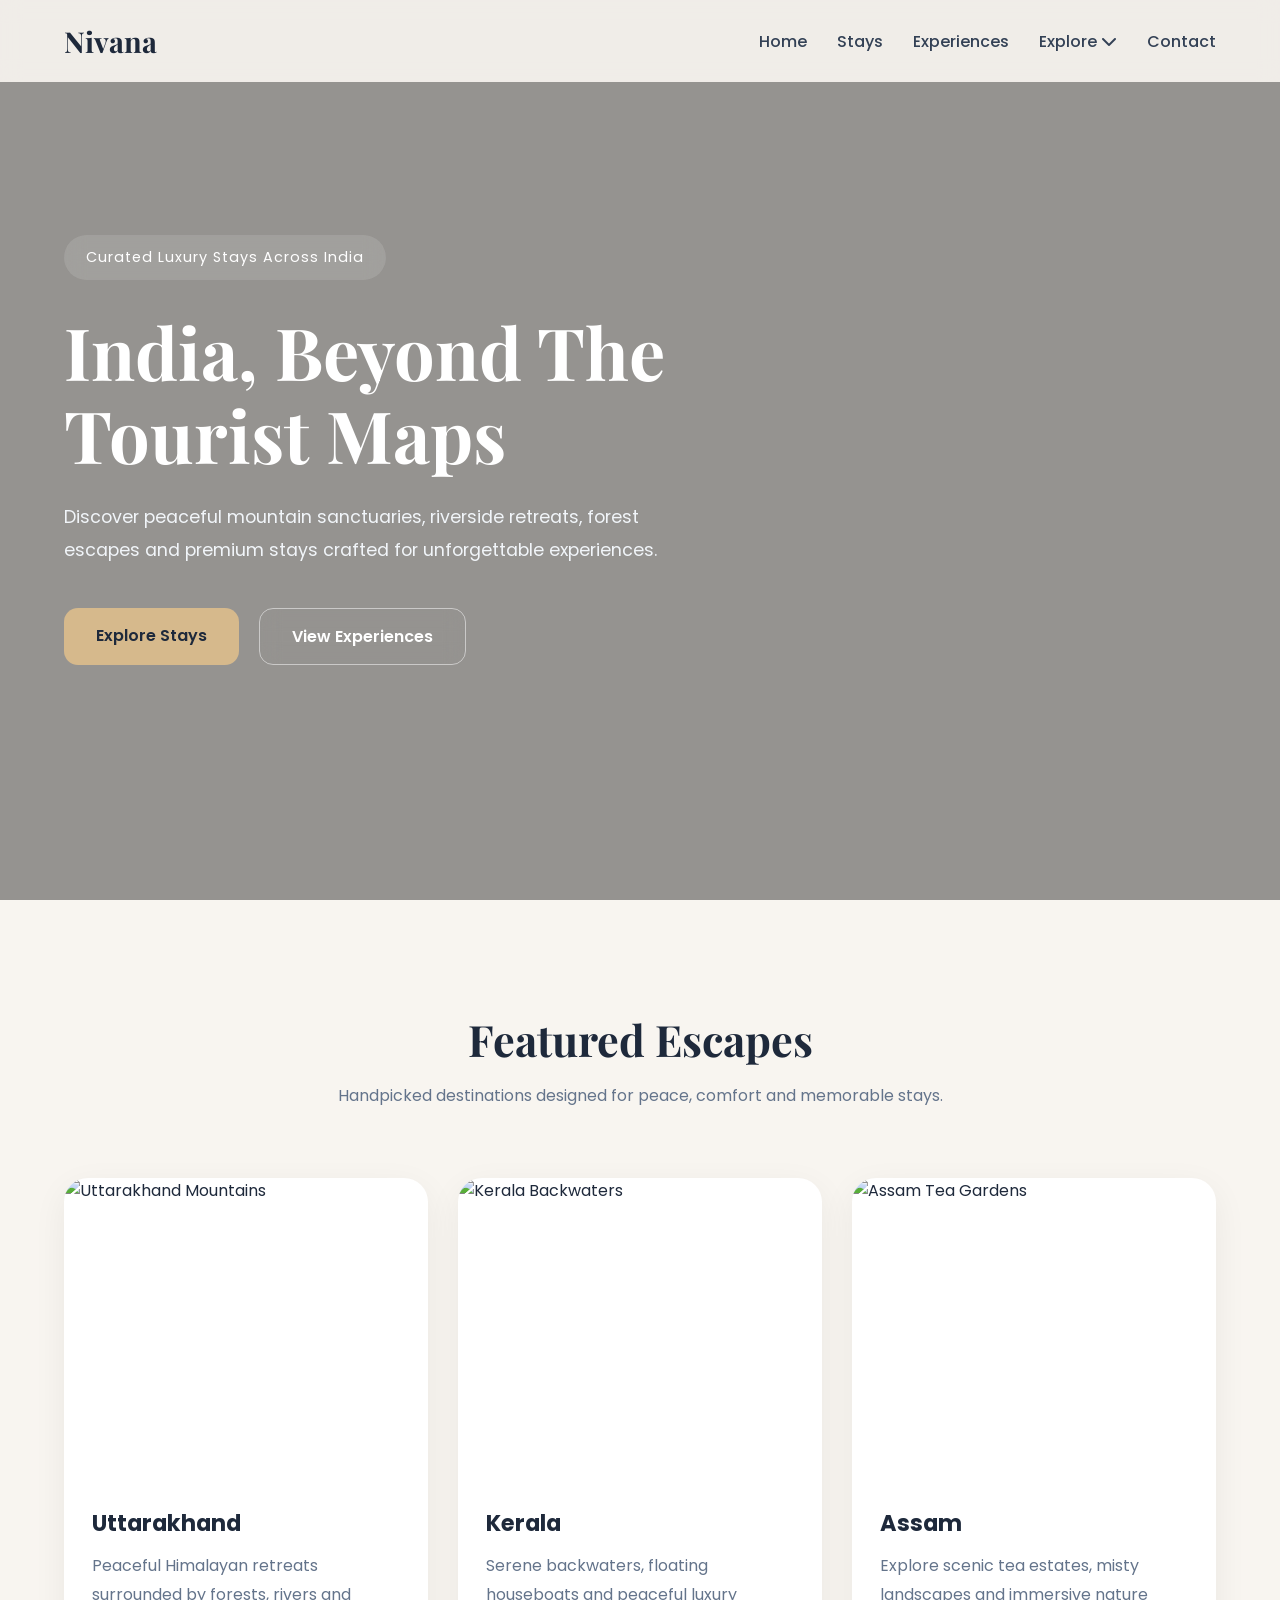
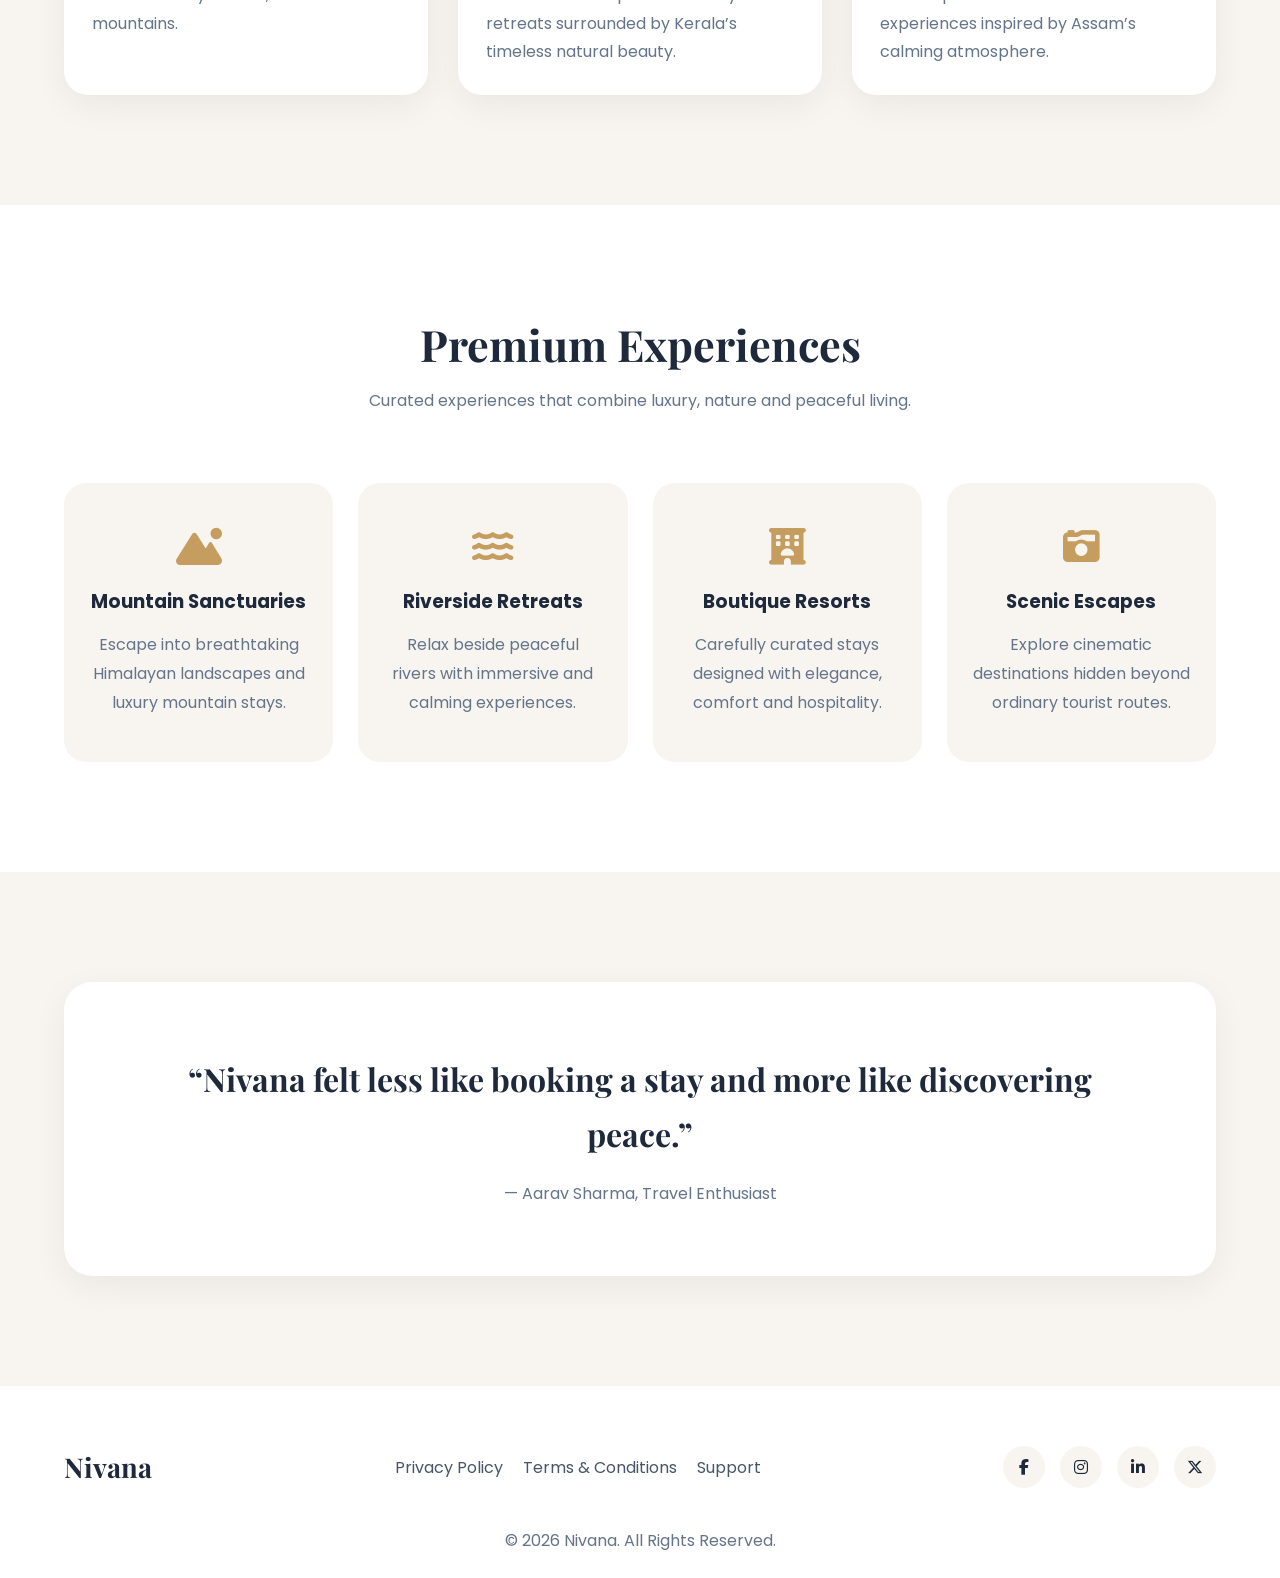
==== Task1_Landing_Page/index.html @ 23d07362 "First version of landing page . Idea Decided , Resources Gathered and started working on it" ====
<!DOCTYPE html>
<html lang="en">

<head>

    <meta charset="UTF-8">
    <meta name="viewport" content="width=device-width, initial-scale=1.0">

    <title>Nivana | Stay Beyond Ordinary</title>

    <!-- Google Fonts -->
    <link rel="preconnect" href="https://fonts.googleapis.com">
    <link rel="preconnect" href="https://fonts.gstatic.com" crossorigin>

    <link href="https://fonts.googleapis.com/css2?family=Poppins:wght@300;400;500;600;700&family=Playfair+Display:wght@600;700&display=swap" rel="stylesheet">

    <!-- Font Awesome -->
    <link rel="stylesheet"
    href="https://cdnjs.cloudflare.com/ajax/libs/font-awesome/6.5.1/css/all.min.css">

    <!-- CSS -->
    <link rel="stylesheet" href="style.css">

</head>

<body>

    <!-- ================= HEADER ================= -->

    <header class="header">

        <nav class="navbar container">

            <div class="logo">
                Nivana
            </div>

            <ul class="nav-links">

                <li><a href="#">Home</a></li>

                <li><a href="#stays">Stays</a></li>

                <li><a href="#experiences">Experiences</a></li>

                <!-- Dropdown -->
                <li class="dropdown">

                    <a href="#">
                        Explore
                        <i class="fa-solid fa-chevron-down"></i>
                    </a>

                    <ul class="dropdown-menu">

                        <li><a href="#">Uttarakhand Escapes</a></li>

                        <li><a href="#">Kerala Retreats</a></li>

                        <li><a href="#">Assam Experiences</a></li>

                    </ul>

                </li>

                <li><a href="#footer">Contact</a></li>

            </ul>

            <!-- Mobile Menu -->
            <div class="menu-btn">
                <i class="fa-solid fa-bars"></i>
            </div>

        </nav>

    </header>

    <!-- ================= HERO SECTION ================= -->

    <section class="hero">

        <div class="hero-content container">

            <div class="hero-text">

                <span class="hero-tag">
                    Curated Luxury Stays Across India
                </span>

                <h1>
                    India, Beyond The Tourist Maps
                </h1>

                <p>
                    Discover peaceful mountain sanctuaries, riverside retreats,
                    forest escapes and premium stays crafted for unforgettable experiences.
                </p>

                <div class="hero-buttons">

                    <a href="#stays" class="btn primary-btn">
                        Explore Stays
                    </a>

                    <a href="#experiences" class="btn secondary-btn">
                        View Experiences
                    </a>

                </div>

            </div>

        </div>

    </section>

    <!-- ================= STAYS SECTION ================= -->

    <section class="stays" id="stays">

        <div class="container">

            <div class="section-title">

                <h2>Featured Escapes</h2>

                <p>
                    Handpicked destinations designed for peace, comfort and memorable stays.
                </p>

            </div>

            <div class="stay-grid">

                <!-- Card 1 -->

                <div class="stay-card">

                    <img src="https://images.unsplash.com/photo-1506744038136-46273834b3fb?q=80&w=1200&auto=format&fit=crop"
                    alt="Uttarakhand Mountains">

                    <div class="stay-content">

                        <h3>Uttarakhand</h3>

                        <p>
                            Peaceful Himalayan retreats surrounded by forests, rivers and mountains.
                        </p>

                    </div>

                </div>

                <!-- Card 2 -->

                <div class="stay-card">

                    <img src="https://images.unsplash.com/photo-1593693397690-362cb9666fc2?q=80&w=1169&auto=format&fit=crop&ixlib=rb-4.1.0&ixid=M3wxMjA3fDB8MHxwaG90by1wYWdlfHx8fGVufDB8fHx8fA%3D%3D"
                    alt="Kerala Backwaters">

                    <div class="stay-content">

                        <h3>Kerala</h3>

                        <p>
                            Serene backwaters, floating houseboats and peaceful luxury retreats
                            surrounded by Kerala’s timeless natural beauty.
                        </p>

                    </div>

                </div>

                <!-- Card 3 -->

                <div class="stay-card">

                    <img src="https://plus.unsplash.com/premium_photo-1692049123825-8d43174c9c5c?q=80&w=687&auto=format&fit=crop&ixlib=rb-4.1.0&ixid=M3wxMjA3fDB8MHxwaG90by1wYWdlfHx8fGVufDB8fHx8fA%3D%3D"
                    alt="Assam Tea Gardens">

                    <div class="stay-content">

                        <h3>Assam</h3>

                        <p>
                            Explore scenic tea estates, misty landscapes and immersive nature
                            experiences inspired by Assam’s calming atmosphere.
                        </p>

                    </div>

                </div>

            </div>

        </div>

    </section>

    <!-- ================= EXPERIENCES SECTION ================= -->

    <section class="experiences" id="experiences">

        <div class="container">

            <div class="section-title">

                <h2>Premium Experiences</h2>

                <p>
                    Curated experiences that combine luxury, nature and peaceful living.
                </p>

            </div>

            <div class="experience-grid">

                <!-- Feature 1 -->

                <div class="experience-card">

                    <i class="fa-solid fa-mountain-sun"></i>

                    <h3>Mountain Sanctuaries</h3>

                    <p>
                        Escape into breathtaking Himalayan landscapes and luxury mountain stays.
                    </p>

                </div>

                <!-- Feature 2 -->

                <div class="experience-card">

                    <i class="fa-solid fa-water"></i>

                    <h3>Riverside Retreats</h3>

                    <p>
                        Relax beside peaceful rivers with immersive and calming experiences.
                    </p>

                </div>

                <!-- Feature 3 -->

                <div class="experience-card">

                    <i class="fa-solid fa-hotel"></i>

                    <h3>Boutique Resorts</h3>

                    <p>
                        Carefully curated stays designed with elegance, comfort and hospitality.
                    </p>

                </div>

                <!-- Feature 4 -->

                <div class="experience-card">

                    <i class="fa-solid fa-camera-retro"></i>

                    <h3>Scenic Escapes</h3>

                    <p>
                        Explore cinematic destinations hidden beyond ordinary tourist routes.
                    </p>

                </div>

            </div>

        </div>

    </section>

    <!-- ================= TESTIMONIAL SECTION ================= -->

    <section class="testimonial">

        <div class="container testimonial-box">

            <h2>
                “Nivana felt less like booking a stay and more like discovering peace.”
            </h2>

            <p>
                — Aarav Sharma, Travel Enthusiast
            </p>

        </div>

    </section>

    <!-- ================= FOOTER ================= -->

    <footer class="footer" id="footer">

        <div class="container footer-container">

            <div class="footer-logo">
                Nivana
            </div>

            <div class="footer-links">

                <a href="#">Privacy Policy</a>

                <a href="#">Terms & Conditions</a>

                <a href="#">Support</a>

            </div>

            <div class="social-icons">

                <a href="#"><i class="fa-brands fa-facebook-f"></i></a>

                <a href="#"><i class="fa-brands fa-instagram"></i></a>

                <a href="#"><i class="fa-brands fa-linkedin-in"></i></a>

                <a href="#"><i class="fa-brands fa-x-twitter"></i></a>

            </div>

        </div>

        <p class="copyright">
            © 2026 Nivana. All Rights Reserved.
        </p>

    </footer>

    <!-- JavaScript -->
    <script src="script.js"></script>

</body>

</html>
---- Task1_Landing_Page/style.css ----
*{
    margin:0;
    padding:0;
    box-sizing:border-box;
    scroll-behavior:smooth;
}

body{
    font-family:'Poppins', sans-serif;
    background:#f8f5f0;
    color:#1e293b;
}

.container{
    width:90%;
    max-width:1200px;
    margin:auto;
}

img{
    width:100%;
    display:block;
}

/* ================= HEADER ================= */

.header{
    width:100%;
    position:fixed;
    top:0;
    left:0;
    z-index:1000;
    background:rgba(248,245,240,0.92);
    backdrop-filter:blur(10px);
}

.navbar{
    display:flex;
    justify-content:space-between;
    align-items:center;
    padding:22px 0;
}

.logo{
    font-size:1.8rem;
    font-weight:700;
    color:#1e293b;
    font-family:'Playfair Display', serif;
}

.nav-links{
    display:flex;
    align-items:center;
    gap:30px;
    list-style:none;
}

.nav-links li{
    position:relative;
}

.nav-links a{
    text-decoration:none;
    color:#334155;
    font-weight:500;
    transition:0.3s;
}

.nav-links a:hover{
    color:#c59d5f;
}

/* ================= DROPDOWN ================= */

.dropdown-menu{
    position:absolute;
    top:40px;
    left:0;
    background:#ffffff;
    min-width:220px;
    border-radius:18px;
    padding:12px 0;
    display:none;
    box-shadow:0 15px 40px rgba(0,0,0,0.08);
}

.dropdown-menu li{
    list-style:none;
}

.dropdown-menu a{
    display:block;
    padding:12px 20px;
}

.dropdown:hover .dropdown-menu{
    display:block;
}

/* ================= HERO ================= */

.hero{
    height:100vh;

    background:
    linear-gradient(
    rgba(0,0,0,0.40),
    rgba(0,0,0,0.40)
    ),

    url('https://images.unsplash.com/photo-1500530855697-b586d89ba3ee?q=80&w=1600&auto=format&fit=crop');

    background-size:cover;
    background-position:center;
    display:flex;
    align-items:center;
    position:relative;
}

.hero-content{
    position:relative;
    z-index:2;
}

.hero-text{
    max-width:700px;
}

.hero-tag{
    display:inline-block;
    background:rgba(255,255,255,0.12);
    color:#ffffff;
    padding:12px 22px;
    border-radius:40px;
    backdrop-filter:blur(10px);
    margin-bottom:30px;
    font-size:0.9rem;
    letter-spacing:1px;
}

.hero-text h1{
    font-size:4.5rem;
    line-height:1.15;
    color:#ffffff;
    margin-bottom:25px;
    font-family:'Playfair Display', serif;
}

.hero-text p{
    font-size:1.1rem;
    line-height:1.9;
    color:#f1f5f9;
    max-width:620px;
    margin-bottom:40px;
}

.hero-buttons{
    display:flex;
    gap:20px;
}

.btn{
    text-decoration:none;
    padding:15px 32px;
    border-radius:14px;
    font-weight:600;
    transition:0.3s;
}

.primary-btn{
    background:#d6b98c;
    color:#1e293b;
}

.primary-btn:hover{
    transform:translateY(-5px);
}

.secondary-btn{
    border:1px solid rgba(255,255,255,0.5);
    color:#ffffff;
    backdrop-filter:blur(10px);
}

.secondary-btn:hover{
    background:#ffffff;
    color:#1e293b;
}

/* ================= SECTION TITLE ================= */

.section-title{
    text-align:center;
    margin-bottom:70px;
}

.section-title h2{
    font-size:2.7rem;
    color:#1e293b;
    margin-bottom:15px;
    font-family:'Playfair Display', serif;
}

.section-title p{
    color:#64748b;
}

/* ================= STAYS ================= */

.stays{
    padding:110px 0;
}

.stay-grid{
    display:grid;
    grid-template-columns:repeat(3,1fr);
    gap:30px;
}

.stay-card{
    background:#ffffff;
    border-radius:24px;
    overflow:hidden;
    box-shadow:0 10px 35px rgba(0,0,0,0.06);
    transition:0.4s;
}

.stay-card:hover{
    transform:translateY(-10px);
}

.stay-card img{
    height:300px;
    object-fit:cover;
}

.stay-content{
    padding:28px;
}

.stay-content h3{
    margin-bottom:12px;
    font-size:1.4rem;
}

.stay-content p{
    color:#64748b;
    line-height:1.8;
}

/* ================= EXPERIENCES ================= */

.experiences{
    padding:110px 0;
    background:#ffffff;
}

.experience-grid{
    display:grid;
    grid-template-columns:repeat(4,1fr);
    gap:25px;
}

.experience-card{
    background:#f8f5f0;
    padding:45px 25px;
    border-radius:22px;
    text-align:center;
    transition:0.3s;
}

.experience-card:hover{
    transform:translateY(-10px);
}

.experience-card i{
    font-size:2.3rem;
    color:#c59d5f;
    margin-bottom:22px;
}

.experience-card h3{
    margin-bottom:15px;
}

.experience-card p{
    color:#64748b;
    line-height:1.8;
}

/* ================= TESTIMONIAL ================= */

.testimonial{
    padding:110px 0;
}

.testimonial-box{
    background:#ffffff;
    border-radius:28px;
    padding:70px;
    text-align:center;
    box-shadow:0 10px 35px rgba(0,0,0,0.06);
}

.testimonial-box h2{
    font-size:2rem;
    line-height:1.7;
    color:#1e293b;
    margin-bottom:20px;
    font-family:'Playfair Display', serif;
}

.testimonial-box p{
    color:#64748b;
}

/* ================= FOOTER ================= */

.footer{
    background:#ffffff;
    padding:60px 0 25px;
}

.footer-container{
    display:flex;
    justify-content:space-between;
    align-items:center;
    flex-wrap:wrap;
    gap:25px;
}

.footer-logo{
    font-size:1.7rem;
    font-family:'Playfair Display', serif;
    font-weight:700;
}

.footer-links{
    display:flex;
    gap:20px;
}

.footer-links a{
    text-decoration:none;
    color:#475569;
    transition:0.3s;
}

.footer-links a:hover{
    color:#c59d5f;
}

.social-icons{
    display:flex;
    gap:15px;
}

.social-icons a{
    width:42px;
    height:42px;
    border-radius:50%;
    background:#f8f5f0;
    display:flex;
    align-items:center;
    justify-content:center;
    text-decoration:none;
    color:#1e293b;
    transition:0.3s;
}

.social-icons a:hover{
    background:#d6b98c;
}

.copyright{
    text-align:center;
    margin-top:40px;
    color:#64748b;
}

/* ================= MOBILE MENU ================= */

.menu-btn{
    display:none;
    font-size:1.5rem;
    cursor:pointer;
}

/* ================= RESPONSIVE ================= */

@media(max-width:992px){

    .hero-text h1{
        font-size:3.5rem;
    }

    .stay-grid{
        grid-template-columns:repeat(2,1fr);
    }

    .experience-grid{
        grid-template-columns:repeat(2,1fr);
    }

}

@media(max-width:768px){

    .menu-btn{
        display:block;
    }

    .nav-links{
        position:absolute;
        top:85px;
        left:-100%;
        width:100%;
        background:#ffffff;
        flex-direction:column;
        padding:35px 0;
        transition:0.4s;
        box-shadow:0 10px 35px rgba(0,0,0,0.08);
    }

    .nav-links.active{
        left:0;
    }

    .dropdown-menu{
        position:static;
        margin-top:10px;
    }

    .hero{
        padding:140px 0;
        height:auto;
    }

    .hero-text h1{
        font-size:2.7rem;
    }

    .stay-grid{
        grid-template-columns:1fr;
    }

    .experience-grid{
        grid-template-columns:1fr;
    }

    .footer-container{
        flex-direction:column;
        text-align:center;
    }

}

@media(max-width:500px){

    .hero-text h1{
        font-size:2.2rem;
    }

    .hero-buttons{
        flex-direction:column;
    }

    .testimonial-box{
        padding:40px 25px;
    }

    .testimonial-box h2{
        font-size:1.5rem;
    }

}
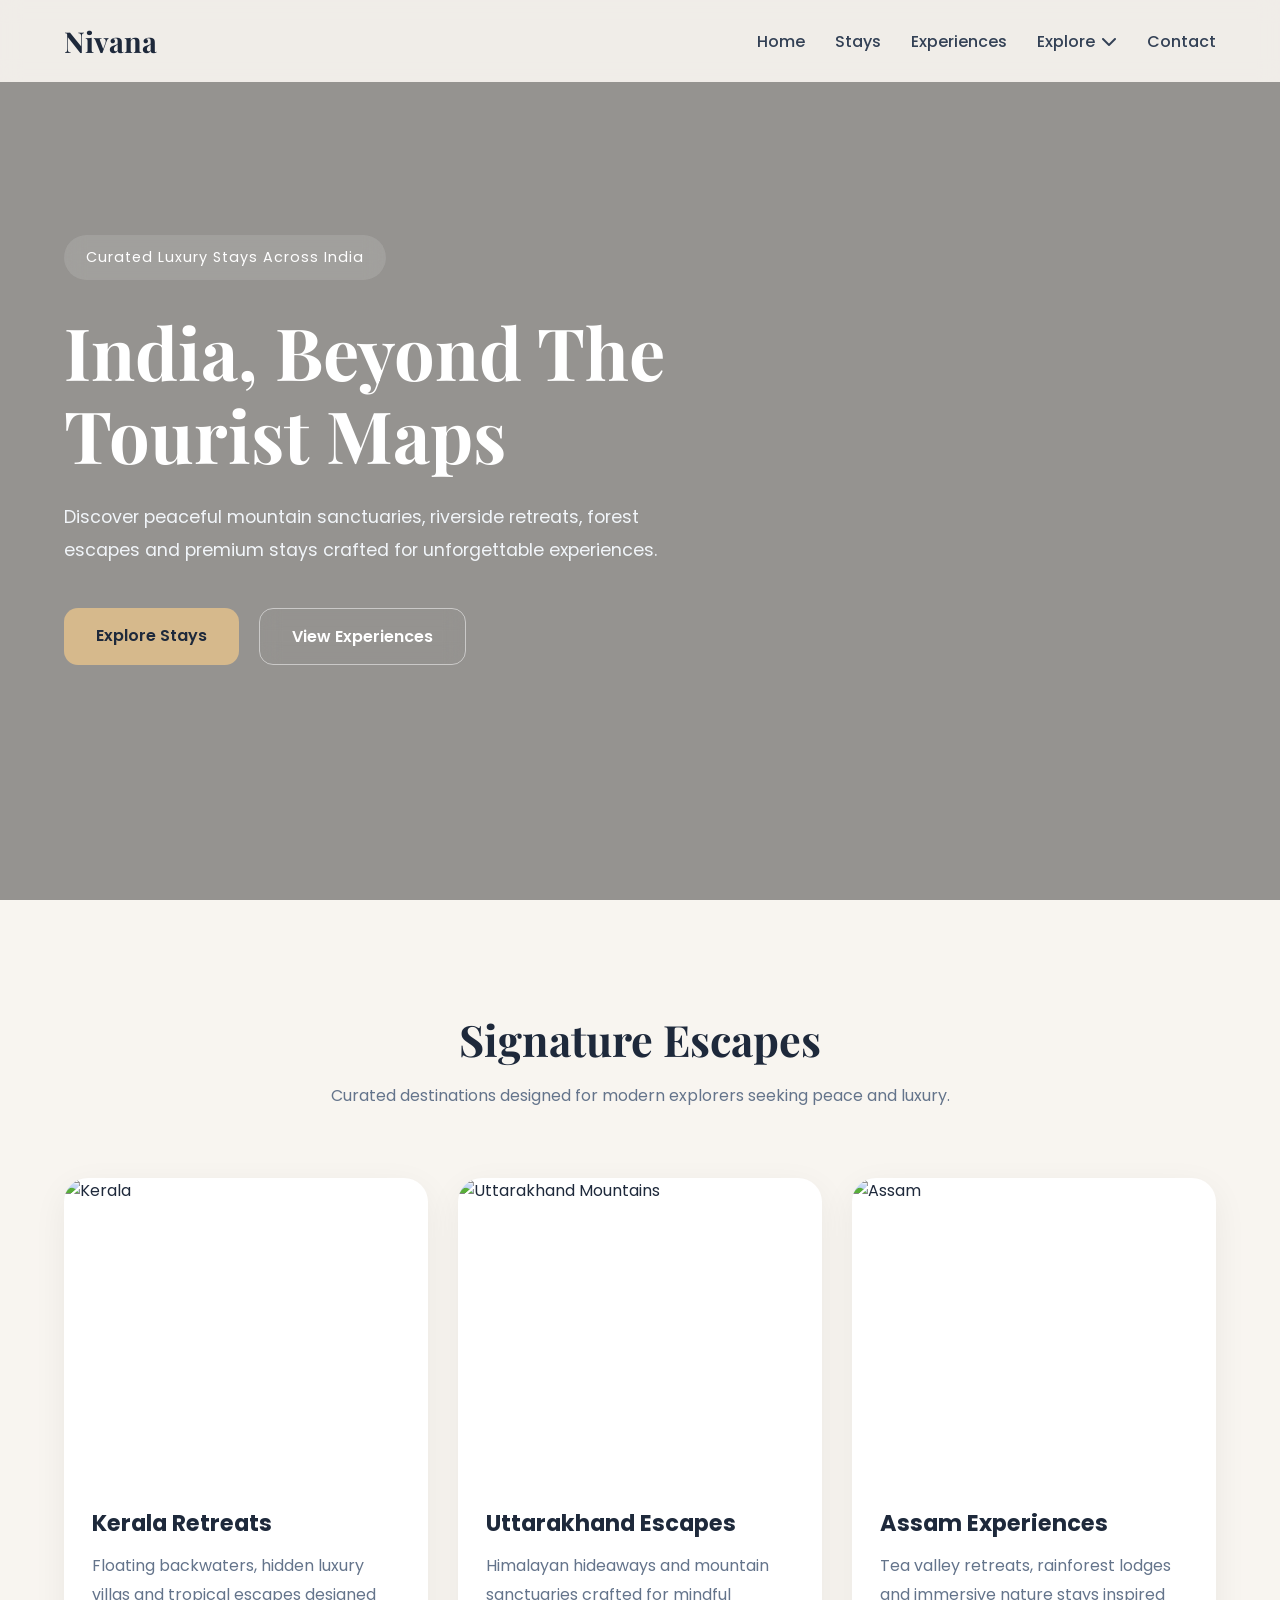
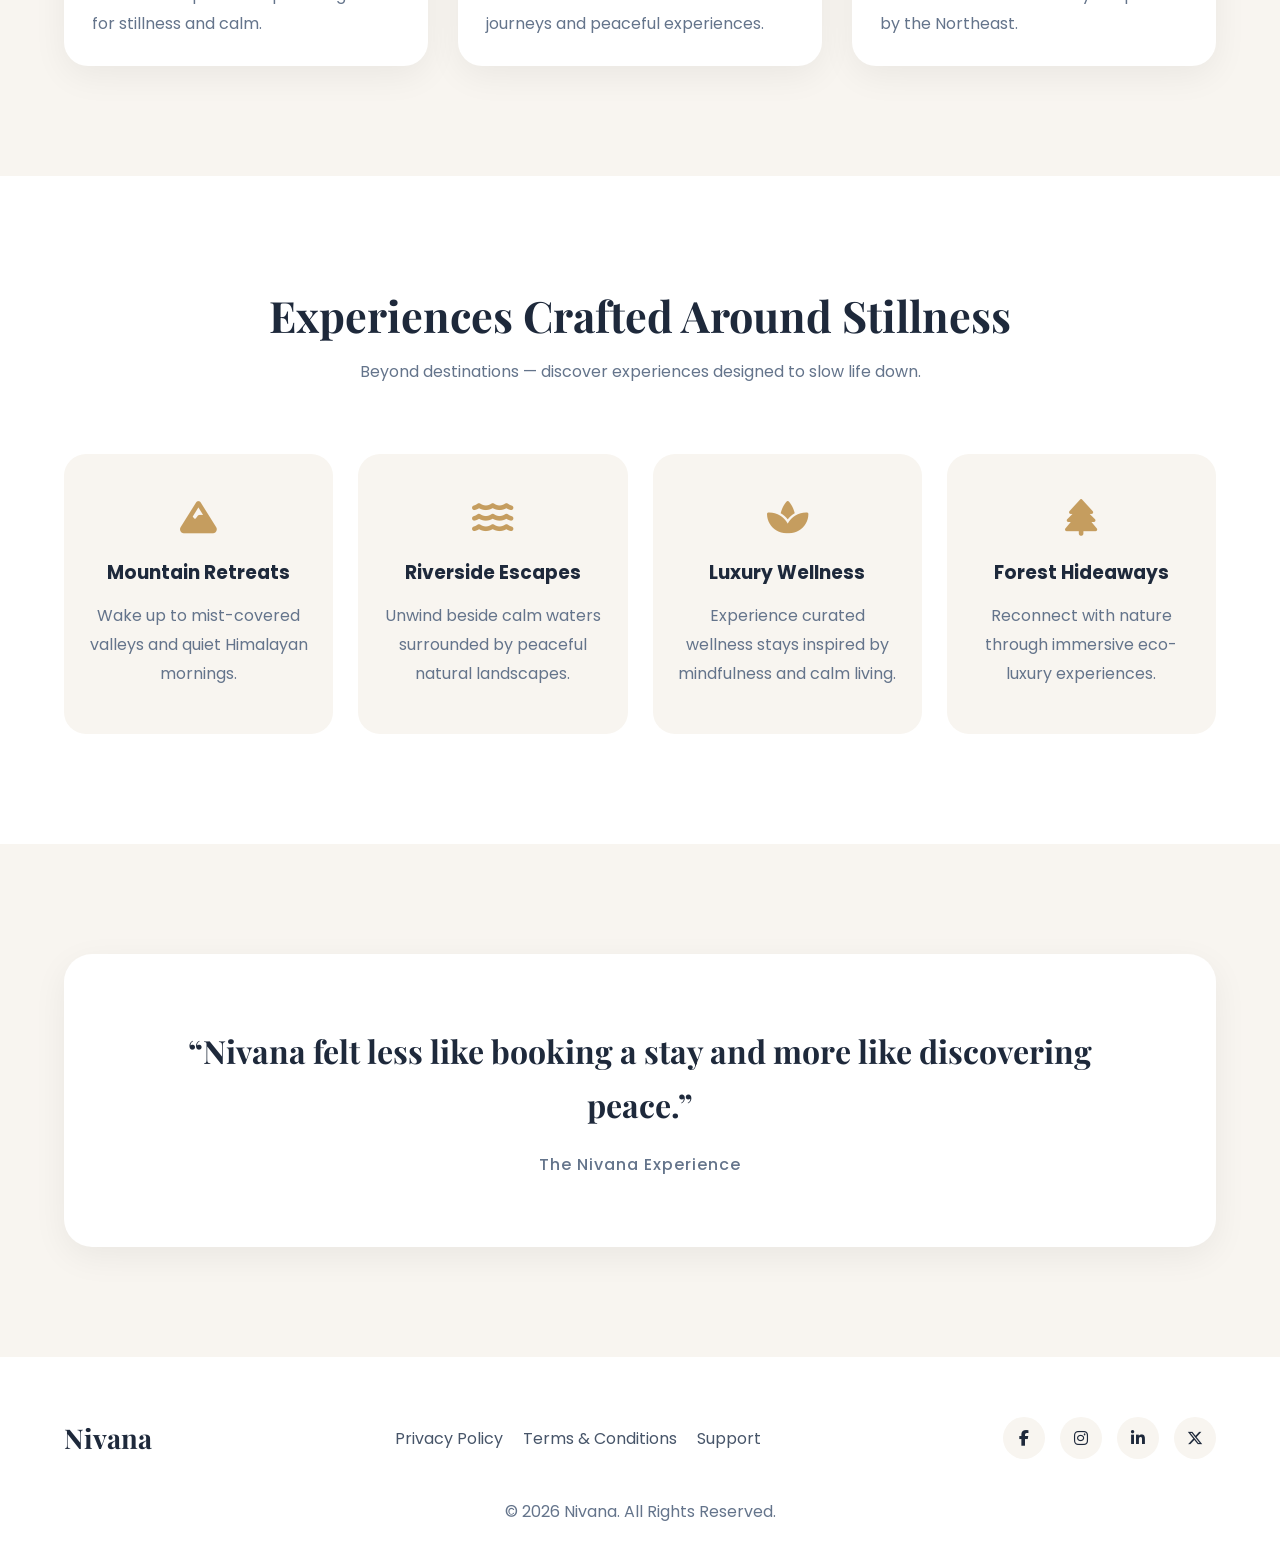
==== commit d45fabfe: "Final Version of Landing Page." ====
--- a/Task1_Landing_Page/index.html
+++ b/Task1_Landing_Page/index.html
@@ -8,15 +8,11 @@
 
     <title>Nivana | Stay Beyond Ordinary</title>
 
-    <!-- Google Fonts -->
-    <link rel="preconnect" href="https://fonts.googleapis.com">
-    <link rel="preconnect" href="https://fonts.gstatic.com" crossorigin>
-
+    <!-- GOOGLE FONTS -->
     <link href="https://fonts.googleapis.com/css2?family=Poppins:wght@300;400;500;600;700&family=Playfair+Display:wght@600;700&display=swap" rel="stylesheet">
 
-    <!-- Font Awesome -->
-    <link rel="stylesheet"
-    href="https://cdnjs.cloudflare.com/ajax/libs/font-awesome/6.5.1/css/all.min.css">
+    <!-- FONT AWESOME -->
+    <link rel="stylesheet" href="https://cdnjs.cloudflare.com/ajax/libs/font-awesome/6.5.1/css/all.min.css">
 
     <!-- CSS -->
     <link rel="stylesheet" href="style.css">
@@ -29,7 +25,7 @@
 
     <header class="header">
 
-        <nav class="navbar container">
+        <div class="container navbar">
 
             <div class="logo">
                 Nivana
@@ -43,10 +39,11 @@
 
                 <li><a href="#experiences">Experiences</a></li>
 
-                <!-- Dropdown -->
+                <!-- DROPDOWN -->
+
                 <li class="dropdown">
 
-                    <a href="#">
+                    <a href="#" id="exploreToggle">
                         Explore
                         <i class="fa-solid fa-chevron-down"></i>
                     </a>
@@ -67,20 +64,19 @@
 
             </ul>
 
-            <!-- Mobile Menu -->
             <div class="menu-btn">
                 <i class="fa-solid fa-bars"></i>
             </div>
 
-        </nav>
+        </div>
 
     </header>
 
-    <!-- ================= HERO SECTION ================= -->
+    <!-- ================= HERO ================= -->
 
     <section class="hero">
 
-        <div class="hero-content container">
+        <div class="container hero-content">
 
             <div class="hero-text">
 
@@ -115,7 +111,7 @@
 
     </section>
 
-    <!-- ================= STAYS SECTION ================= -->
+    <!-- ================= STAYS ================= -->
 
     <section class="stays" id="stays">
 
@@ -123,17 +119,35 @@
 
             <div class="section-title">
 
-                <h2>Featured Escapes</h2>
+                <h2>Signature Escapes</h2>
 
                 <p>
-                    Handpicked destinations designed for peace, comfort and memorable stays.
+                    Curated destinations designed for modern explorers seeking peace and luxury.
                 </p>
 
             </div>
 
             <div class="stay-grid">
 
-                <!-- Card 1 -->
+                <!-- CARD 1 -->
+
+                <div class="stay-card">
+
+                    <img src="https://images.unsplash.com/photo-1593693397690-362cb9666fc2?q=80&w=1169&auto=format&fit=crop&ixlib=rb-4.1.0&ixid=M3wxMjA3fDB8MHxwaG90by1wYWdlfHx8fGVufDB8fHx8fA%3D%3D" alt="Kerala">
+
+                    <div class="stay-content">
+
+                        <h3>Kerala Retreats</h3>
+
+                        <p>
+                            Floating backwaters, hidden luxury villas and tropical escapes designed for stillness and calm.
+                        </p>
+
+                    </div>
+
+                </div>
+
+                <!-- CARD 2 -->
 
                 <div class="stay-card">
 
@@ -142,63 +156,41 @@
 
                     <div class="stay-content">
 
-                        <h3>Uttarakhand</h3>
+                        <h3>Uttarakhand Escapes</h3>
 
                         <p>
-                            Peaceful Himalayan retreats surrounded by forests, rivers and mountains.
+                            Himalayan hideaways and mountain sanctuaries crafted for mindful journeys and peaceful experiences.
                         </p>
 
                     </div>
 
                 </div>
 
-                <!-- Card 2 -->
+                <!-- CARD 3 -->
 
                 <div class="stay-card">
 
-                    <img src="https://images.unsplash.com/photo-1593693397690-362cb9666fc2?q=80&w=1169&auto=format&fit=crop&ixlib=rb-4.1.0&ixid=M3wxMjA3fDB8MHxwaG90by1wYWdlfHx8fGVufDB8fHx8fA%3D%3D"
-                    alt="Kerala Backwaters">
+                    <img src="https://plus.unsplash.com/premium_photo-1692049123825-8d43174c9c5c?q=80&w=687&auto=format&fit=crop&ixlib=rb-4.1.0&ixid=M3wxMjA3fDB8MHxwaG90by1wYWdlfHx8fGVufDB8fHx8fA%3D%3D" alt="Assam">
 
                     <div class="stay-content">
 
-                        <h3>Kerala</h3>
+                        <h3>Assam Experiences</h3>
 
                         <p>
-                            Serene backwaters, floating houseboats and peaceful luxury retreats
-                            surrounded by Kerala’s timeless natural beauty.
+                            Tea valley retreats, rainforest lodges and immersive nature stays inspired by the Northeast.
                         </p>
 
                     </div>
 
                 </div>
 
-                <!-- Card 3 -->
-
-                <div class="stay-card">
-
-                    <img src="https://plus.unsplash.com/premium_photo-1692049123825-8d43174c9c5c?q=80&w=687&auto=format&fit=crop&ixlib=rb-4.1.0&ixid=M3wxMjA3fDB8MHxwaG90by1wYWdlfHx8fGVufDB8fHx8fA%3D%3D"
-                    alt="Assam Tea Gardens">
-
-                    <div class="stay-content">
-
-                        <h3>Assam</h3>
-
-                        <p>
-                            Explore scenic tea estates, misty landscapes and immersive nature
-                            experiences inspired by Assam’s calming atmosphere.
-                        </p>
-
-                    </div>
-
-                </div>
-
             </div>
 
         </div>
 
     </section>
 
-    <!-- ================= EXPERIENCES SECTION ================= -->
+    <!-- ================= EXPERIENCES ================= -->
 
     <section class="experiences" id="experiences">
 
@@ -206,68 +198,60 @@
 
             <div class="section-title">
 
-                <h2>Premium Experiences</h2>
+                <h2>Experiences Crafted Around Stillness</h2>
 
                 <p>
-                    Curated experiences that combine luxury, nature and peaceful living.
+                    Beyond destinations — discover experiences designed to slow life down.
                 </p>
 
             </div>
 
             <div class="experience-grid">
 
-                <!-- Feature 1 -->
-
                 <div class="experience-card">
 
-                    <i class="fa-solid fa-mountain-sun"></i>
-
-                    <h3>Mountain Sanctuaries</h3>
+                    <i class="fa-solid fa-mountain"></i>
+
+                    <h3>Mountain Retreats</h3>
 
                     <p>
-                        Escape into breathtaking Himalayan landscapes and luxury mountain stays.
+                        Wake up to mist-covered valleys and quiet Himalayan mornings.
                     </p>
 
                 </div>
 
-                <!-- Feature 2 -->
-
                 <div class="experience-card">
 
                     <i class="fa-solid fa-water"></i>
 
-                    <h3>Riverside Retreats</h3>
+                    <h3>Riverside Escapes</h3>
 
                     <p>
-                        Relax beside peaceful rivers with immersive and calming experiences.
+                        Unwind beside calm waters surrounded by peaceful natural landscapes.
                     </p>
 
                 </div>
 
-                <!-- Feature 3 -->
-
                 <div class="experience-card">
 
-                    <i class="fa-solid fa-hotel"></i>
-
-                    <h3>Boutique Resorts</h3>
+                    <i class="fa-solid fa-spa"></i>
+
+                    <h3>Luxury Wellness</h3>
 
                     <p>
-                        Carefully curated stays designed with elegance, comfort and hospitality.
+                        Experience curated wellness stays inspired by mindfulness and calm living.
                     </p>
 
                 </div>
 
-                <!-- Feature 4 -->
-
                 <div class="experience-card">
 
-                    <i class="fa-solid fa-camera-retro"></i>
-
-                    <h3>Scenic Escapes</h3>
+                    <i class="fa-solid fa-tree"></i>
+
+                    <h3>Forest Hideaways</h3>
 
                     <p>
-                        Explore cinematic destinations hidden beyond ordinary tourist routes.
+                        Reconnect with nature through immersive eco-luxury experiences.
                     </p>
 
                 </div>
@@ -278,18 +262,19 @@
 
     </section>
 
-    <!-- ================= TESTIMONIAL SECTION ================= -->
+    <!-- ================= BRAND STATEMENT ================= -->
 
     <section class="testimonial">
 
         <div class="container testimonial-box">
 
             <h2>
-                “Nivana felt less like booking a stay and more like discovering peace.”
+                “Nivana felt less like booking a stay
+                and more like discovering peace.”
             </h2>
 
             <p>
-                — Aarav Sharma, Travel Enthusiast
+                The Nivana Experience
             </p>
 
         </div>
@@ -336,7 +321,7 @@
 
     </footer>
 
-    <!-- JavaScript -->
+    <!-- JS -->
     <script src="script.js"></script>
 
 </body>
--- a/Task1_Landing_Page/style.css
+++ b/Task1_Landing_Page/style.css
@@ -59,14 +59,17 @@
     position:relative;
 }
 
-.nav-links a{
+.nav-links li a{
+    display:flex;
+    align-items:center;
+    gap:6px;
     text-decoration:none;
     color:#334155;
     font-weight:500;
     transition:0.3s;
 }
 
-.nav-links a:hover{
+.nav-links li a:hover{
     color:#c59d5f;
 }
 
@@ -74,7 +77,7 @@
 
 .dropdown-menu{
     position:absolute;
-    top:40px;
+    top:calc(100% + 8px);
     left:0;
     background:#ffffff;
     min-width:220px;
@@ -82,6 +85,7 @@
     padding:12px 0;
     display:none;
     box-shadow:0 15px 40px rgba(0,0,0,0.08);
+    z-index:100;
 }
 
 .dropdown-menu li{
@@ -91,9 +95,18 @@
 .dropdown-menu a{
     display:block;
     padding:12px 20px;
+    transition:0.3s;
+}
+
+.dropdown-menu a:hover{
+    background:#f8f5f0;
 }
 
 .dropdown:hover .dropdown-menu{
+    display:block;
+}
+
+.dropdown.active .dropdown-menu{
     display:block;
 }
 
@@ -312,6 +325,8 @@
 
 .testimonial-box p{
     color:#64748b;
+    font-weight:500;
+    letter-spacing:1px;
 }
 
 /* ================= FOOTER ================= */
@@ -429,6 +444,7 @@
     .dropdown-menu{
         position:static;
         margin-top:10px;
+        box-shadow:none;
     }
 
     .hero{
